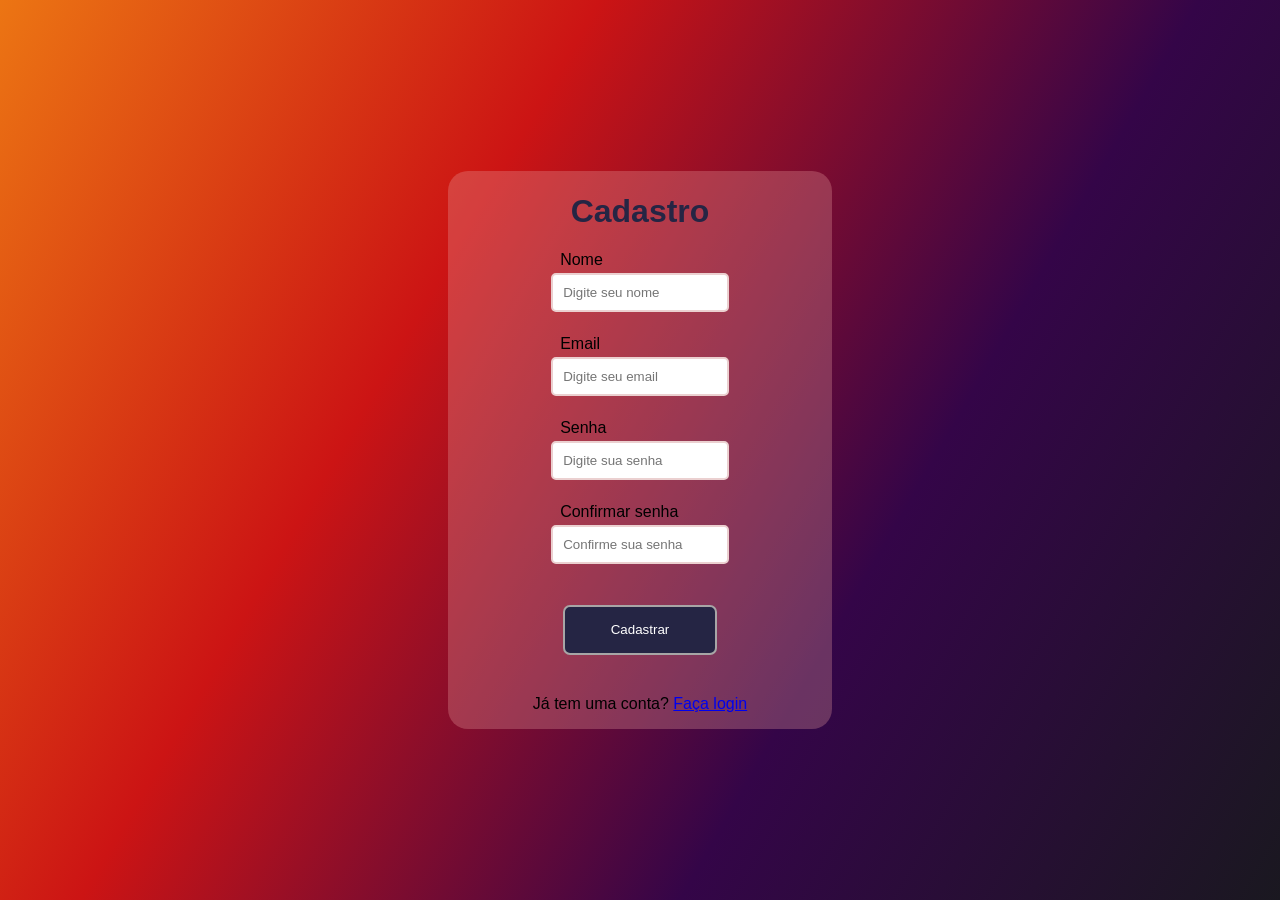
==== pages/cadastro.html @ 8cb03be9 "pagina de login e cadastro" ====
<!DOCTYPE html>
<html lang="pt-BR">
<head>
    <meta charset="UTF-8">
    <link rel="stylesheet" href="../styles/cadlog.css" type="text/css">
    <meta name="viewport" content="width=device-width, initial-scale=1.0">
    <title>CADASTRO</title>
</head>
<body>
    
    <div id="conteiner">
    <h1>Cadastro</h1>
    <form id="cadastroForm">

        <label for="">Nome</label>
        <input type="text" id="nome" placeholder="Digite seu nome">
        <p class="error" id="nomeError"></p>
    
        <label for="">Email</label>
        <input type="email" id="email" placeholder="Digite seu email">
        <p class="error" id="emailError"></p>
        
        <label for="">Senha</label>
        <input type="password" id="password" placeholder="Digite sua senha">
        <p class="error" id="passError"></p>
        
        <label for="">Confirmar senha</label>
        <input type="password" id="confirmPassword" placeholder="Confirme sua senha">
        <p class="error" id="confirmPassError"></p>
    
        <button type="submit">Cadastrar</button>
        <p class="error" id="feedback"></p>
        <p>Já tem uma conta? <a href="../pages/login.html">Faça login</a></p>
    </form>
    </div>
    <script src="../scripts/auth/cadastro.js"></script>
</body>
</html>
---- styles/cadlog.css ----
body{
    background: linear-gradient(120deg,#ec7513,#cc1414,#340548,#1a1820);
    display: flex;
    justify-content: center;
    align-items: center;
    height: 100vh;
    margin: 0;
    font-family: 'Arial', sans-serif;
}

#conteiner{
    display: flex;
    flex-direction: column;
    height: auto;
    width: 30%;
    background-color: rgba(233, 159, 159, 0.3);
    border-radius: 20px;
    align-items: center;
    font-size: 16px;
    font-family: 'Trebuchet MS', 'Lucida Sans Unicode', 'Lucida Grande', 'Lucida Sans', Arial, sans-serif;

}

#conteiner form {
    display: flex;
    flex-direction: column;
    align-items: center;
    width: 80%;
}

.error{
    display: block;   
    color: red;
    font-size: 14px;
    margin-top: 5px;
}

label{
    font-size: 16px;
    margin: 2px;
    width: 52%;
}

input{
    height: auto;
    padding: 10px;
    width: 50%;
    margin: 2px;
    border: 2px solid rgb(235, 208, 208) ;
    border-radius: 5px;
}

button{
    justify-self: end;
    padding: 10px;
    height: 50px;
    width: 50%;
    border: 2px solid rgb(167, 166, 166);
    border-radius: 7px;
    background-color: rgb(37, 37, 68); ;
    color: white;
    margin-top: 20px;
}

h1{
    margin-bottom: 5%;
    color: rgb(37, 37, 68); 
}

button:active {
    transform: scale(0.9);
}

#feedback {
    display: block;
    text-align: center;
    margin-top: 10px;
    font-size: 14px;
    border: 2px;
}

@media (max-width: 768px){

    #conteiner{
        width: 92%;
        padding: 20px 0;
    }

    label,
    input,
    button{
        width: 85%;
    }

    h1{
        text-align: center;
    }
}
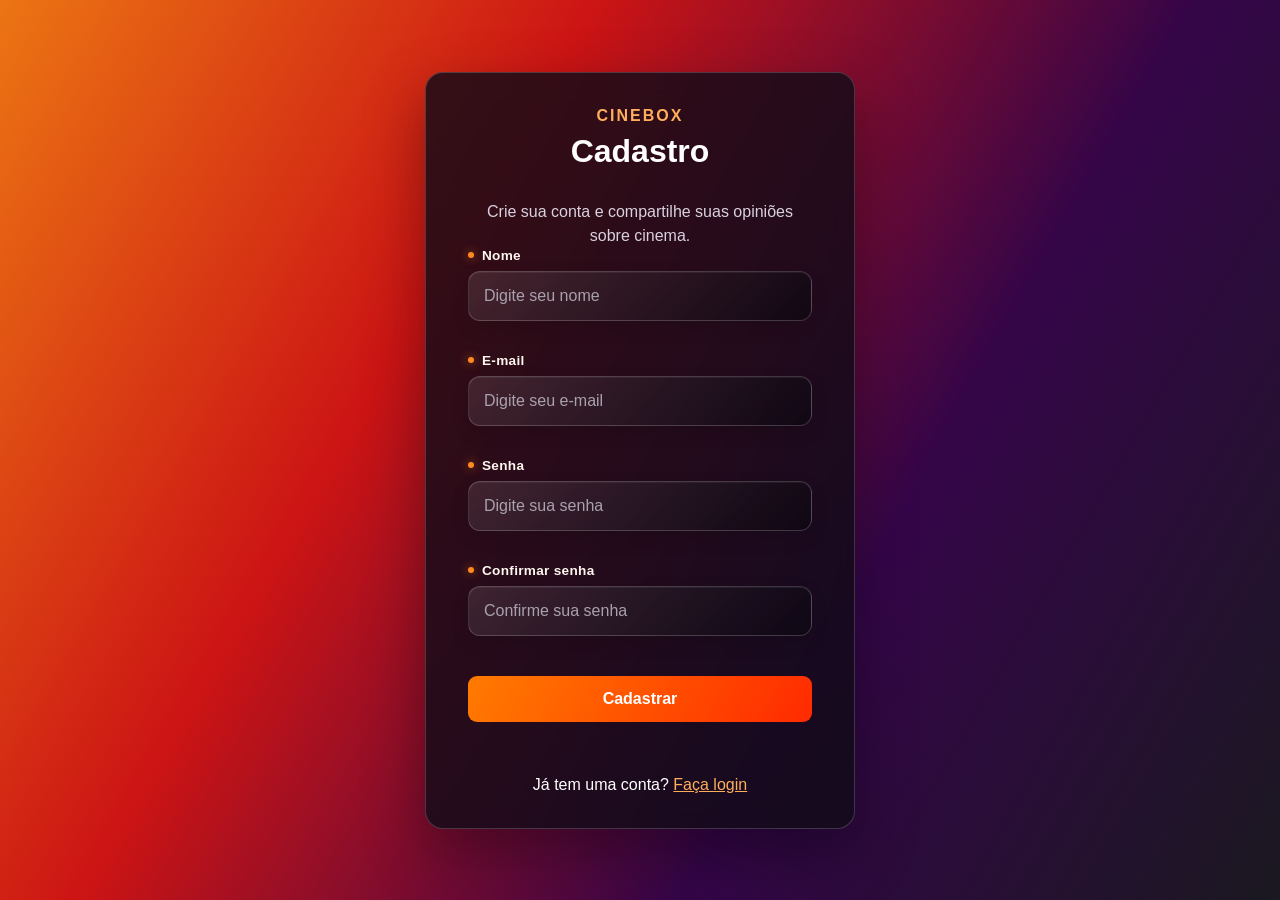
==== commit 17ca329c: "style: padroniza o visual das telas de login e cadastro" ====
--- a/pages/cadastro.html
+++ b/pages/cadastro.html
@@ -9,24 +9,34 @@
 <body>
     
     <div id="conteiner">
+    <a class="auth-brand" href="../index.html">CineBox</a>
     <h1>Cadastro</h1>
+    <p class="auth-subtitle">Crie sua conta e compartilhe suas opiniões sobre cinema.</p>
     <form id="cadastroForm">
 
-        <label for="">Nome</label>
-        <input type="text" id="nome" placeholder="Digite seu nome">
-        <p class="error" id="nomeError"></p>
-    
-        <label for="">Email</label>
-        <input type="email" id="email" placeholder="Digite seu email">
-        <p class="error" id="emailError"></p>
-        
-        <label for="">Senha</label>
-        <input type="password" id="password" placeholder="Digite sua senha">
-        <p class="error" id="passError"></p>
-        
-        <label for="">Confirmar senha</label>
-        <input type="password" id="confirmPassword" placeholder="Confirme sua senha">
-        <p class="error" id="confirmPassError"></p>
+        <div class="field-group">
+            <label for="nome">Nome</label>
+            <input type="text" id="nome" placeholder="Digite seu nome">
+            <p class="error" id="nomeError"></p>
+        </div>
+
+        <div class="field-group">
+            <label for="email">E-mail</label>
+            <input type="email" id="email" placeholder="Digite seu e-mail">
+            <p class="error" id="emailError"></p>
+        </div>
+
+        <div class="field-group">
+            <label for="password">Senha</label>
+            <input type="password" id="password" placeholder="Digite sua senha">
+            <p class="error" id="passError"></p>
+        </div>
+
+        <div class="field-group">
+            <label for="confirmPassword">Confirmar senha</label>
+            <input type="password" id="confirmPassword" placeholder="Confirme sua senha">
+            <p class="error" id="confirmPassError"></p>
+        </div>
     
         <button type="submit">Cadastrar</button>
         <p class="error" id="feedback"></p>
@@ -35,4 +45,4 @@
     </div>
     <script src="../scripts/auth/cadastro.js"></script>
 </body>
-</html>+</html>
--- a/styles/cadlog.css
+++ b/styles/cadlog.css
@@ -1,98 +1,169 @@
-body{
-    background: linear-gradient(120deg,#ec7513,#cc1414,#340548,#1a1820);
-    display: flex;
-    justify-content: center;
-    align-items: center;
-    height: 100vh;
-    margin: 0;
-    font-family: 'Arial', sans-serif;
+* {
+    box-sizing: border-box;
 }
 
-#conteiner{
+body {
     display: flex;
+    min-height: 100vh;
+    margin: 0;
+    padding: 24px;
+    align-items: center;
+    justify-content: center;
+    background: linear-gradient(120deg, #ec7513, #cc1414, #340548, #1a1820);
+    background-attachment: fixed;
+    color: #ffffff;
+    font-family: "Trebuchet MS", Arial, sans-serif;
+}
+
+#conteiner {
+    display: flex;
+    width: min(100%, 430px);
+    padding: 34px 42px;
     flex-direction: column;
-    height: auto;
-    width: 30%;
-    background-color: rgba(233, 159, 159, 0.3);
-    border-radius: 20px;
-    align-items: center;
-    font-size: 16px;
-    font-family: 'Trebuchet MS', 'Lucida Sans Unicode', 'Lucida Grande', 'Lucida Sans', Arial, sans-serif;
-
+    align-items: stretch;
+    border: 1px solid rgba(255, 255, 255, 0.18);
+    border-radius: 18px;
+    background: rgba(18, 12, 24, 0.82);
+    box-shadow: 0 24px 60px rgba(0, 0, 0, 0.35);
+    backdrop-filter: blur(12px);
 }
 
 #conteiner form {
     display: flex;
+    width: 100%;
     flex-direction: column;
-    align-items: center;
-    width: 80%;
+    align-items: stretch;
 }
 
-.error{
-    display: block;   
-    color: red;
-    font-size: 14px;
-    margin-top: 5px;
+.auth-brand {
+    align-self: center;
+    color: #ff9a36;
+    font-size: 1rem;
+    font-weight: 800;
+    letter-spacing: 2px;
+    text-decoration: none;
+    text-transform: uppercase;
 }
 
-label{
-    font-size: 16px;
-    margin: 2px;
-    width: 52%;
+h1 {
+    margin: 8px 0;
+    color: #ffffff;
+    font-size: 2rem;
+    text-align: center;
 }
 
-input{
-    height: auto;
-    padding: 10px;
-    width: 50%;
-    margin: 2px;
-    border: 2px solid rgb(235, 208, 208) ;
-    border-radius: 5px;
+.auth-subtitle {
+    margin: 0 0 26px;
+    color: #d9d2de;
+    line-height: 1.5;
+    text-align: center;
 }
 
-button{
-    justify-self: end;
-    padding: 10px;
-    height: 50px;
-    width: 50%;
-    border: 2px solid rgb(167, 166, 166);
-    border-radius: 7px;
-    background-color: rgb(37, 37, 68); ;
-    color: white;
-    margin-top: 20px;
+.field-group {
+    position: relative;
+    width: 100%;
 }
 
-h1{
-    margin-bottom: 5%;
-    color: rgb(37, 37, 68); 
+label {
+    display: flex;
+    width: 100%;
+    margin-bottom: 8px;
+    align-items: center;
+    gap: 8px;
+    color: #fff7ef;
+    font-size: 0.85rem;
+    font-weight: 700;
+    letter-spacing: 0.3px;
 }
 
-button:active {
-    transform: scale(0.9);
+label::before {
+    width: 6px;
+    height: 6px;
+    border-radius: 50%;
+    background: #ff8a1f;
+    box-shadow: 0 0 10px rgba(255, 123, 0, 0.65);
+    content: "";
+}
+
+input {
+    width: 100%;
+    min-height: 50px;
+    padding: 0 15px;
+    border: 1px solid rgba(255, 255, 255, 0.18);
+    border-radius: 12px;
+    outline: none;
+    background: linear-gradient(135deg, rgba(255, 255, 255, 0.1), rgba(8, 6, 13, 0.56));
+    box-shadow: inset 0 1px 0 rgba(255, 255, 255, 0.06), 0 7px 18px rgba(0, 0, 0, 0.12);
+    color: #ffffff;
+    font: inherit;
+    transition: border-color 0.2s ease, box-shadow 0.2s ease, transform 0.2s ease;
+}
+
+input::placeholder {
+    color: #aaa1ae;
+}
+
+input:hover {
+    border-color: rgba(255, 174, 92, 0.62);
+}
+
+input:focus {
+    border-color: #ff9a36;
+    background: rgba(8, 6, 13, 0.78);
+    box-shadow: 0 0 0 3px rgba(255, 123, 0, 0.2), 0 8px 20px rgba(0, 0, 0, 0.16);
+    transform: translateY(-1px);
+}
+
+.field-group:focus-within label {
+    color: #ffbd7a;
+}
+
+.error {
+    min-height: 17px;
+    margin: 5px 2px 10px;
+    color: #ff9b9b;
+    font-size: 0.78rem;
+}
+
+button {
+    width: 100%;
+    min-height: 46px;
+    margin-top: 8px;
+    border: 0;
+    border-radius: 9px;
+    background: linear-gradient(120deg, #ff7b00, #ff2a00);
+    color: #ffffff;
+    font: inherit;
+    font-weight: 800;
+    cursor: pointer;
+    transition: filter 0.2s ease, transform 0.2s ease;
+}
+
+button:hover {
+    filter: brightness(1.08);
+    transform: translateY(-2px);
 }
 
 #feedback {
-    display: block;
     text-align: center;
-    margin-top: 10px;
-    font-size: 14px;
-    border: 2px;
 }
 
-@media (max-width: 768px){
+#conteiner a {
+    color: #ffae5c;
+}
 
-    #conteiner{
-        width: 92%;
-        padding: 20px 0;
+#conteiner > p:last-of-type,
+#conteiner form > p:last-child {
+    margin: 22px 0 0;
+    text-align: center;
+}
+
+@media (max-width: 520px) {
+    body {
+        padding: 14px;
     }
 
-    label,
-    input,
-    button{
-        width: 85%;
-    }
-
-    h1{
-        text-align: center;
+    #conteiner {
+        padding: 28px 22px;
     }
 }
